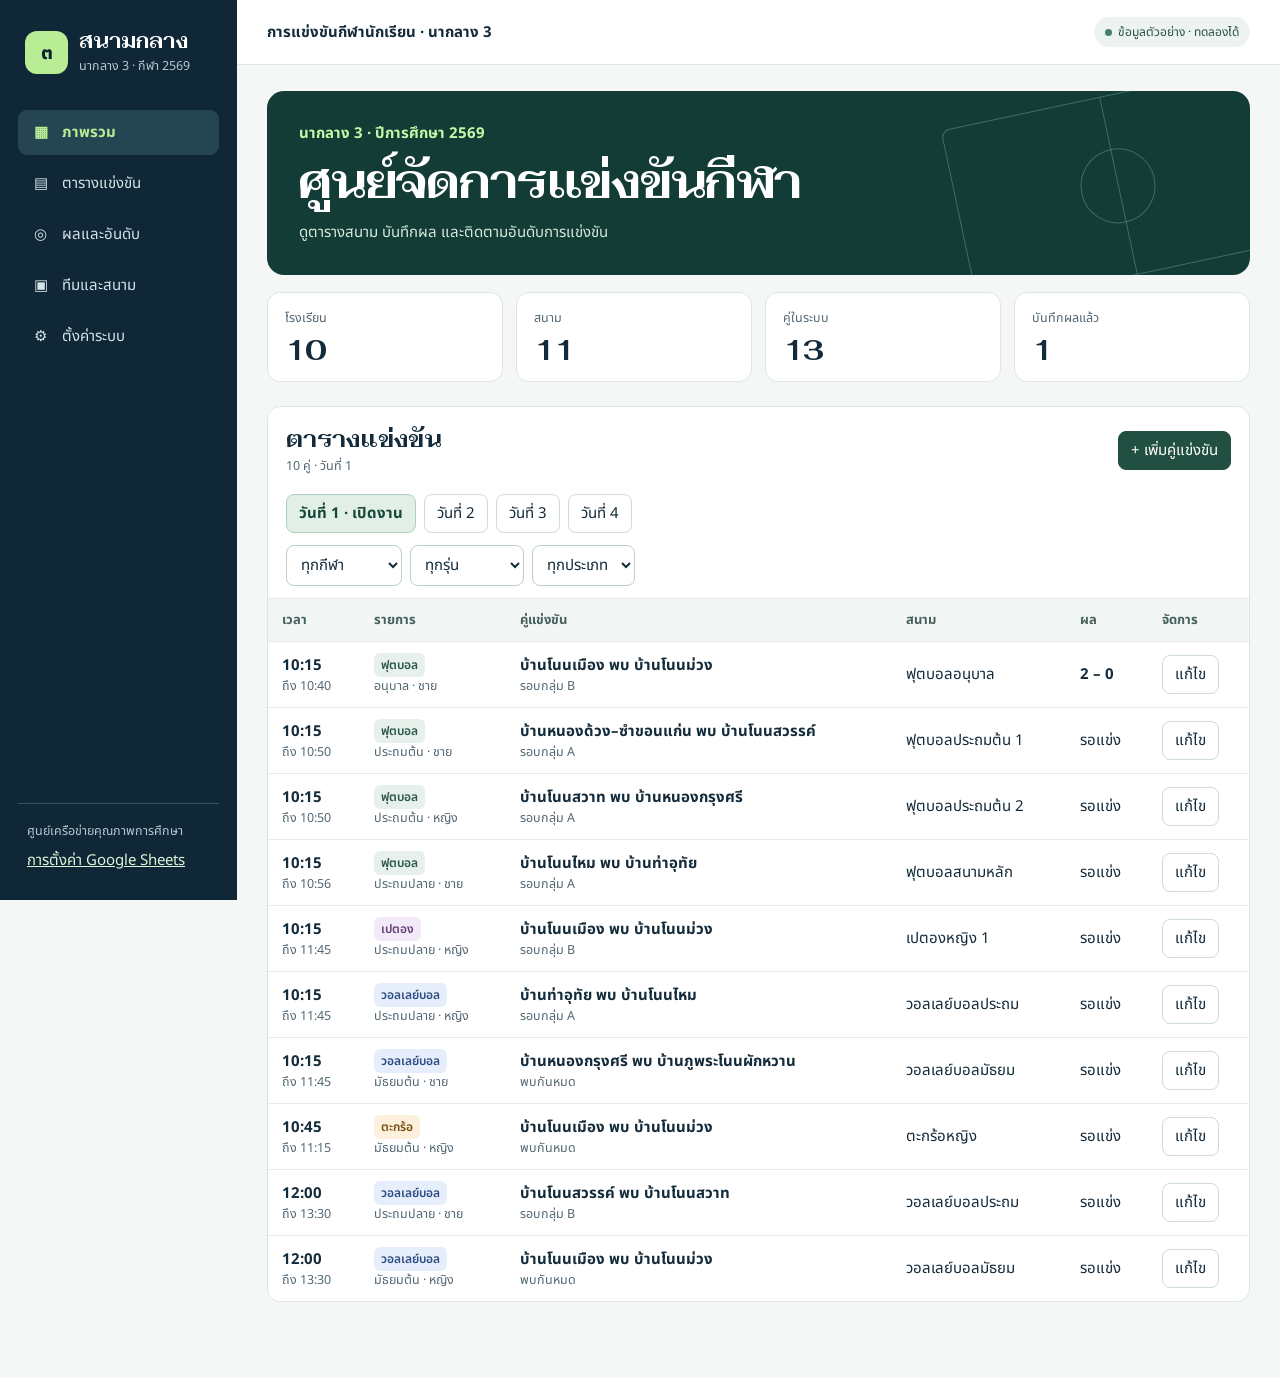
==== apps-script/sports-center/Index.html @ 32d81897 "Import Naklang 3 sports center and Google Sheets setup" ====
<!doctype html>
<html lang="th">
<head>
<meta charset="utf-8"><meta name="viewport" content="width=device-width,initial-scale=1"><base target="_top">
<title>สนามกลาง · กีฬานักเรียน นากลาง 3</title>
<style>
@import url('https://fonts.googleapis.com/css2?family=Fahkwang:wght@500;600;700&family=Noto+Sans+Thai:wght@400;500;600;700&display=swap');
:root{--navy:#102738;--deep:#0b2130;--ink:#132b3a;--muted:#536773;--green:#b8ed95;--line:#dde6e7;--paper:#f4f7f6;--accent:#225748}*{box-sizing:border-box}body{margin:0;background:var(--paper);color:var(--ink);font:15px 'Noto Sans Thai',sans-serif}button,input,select{font:inherit}button{cursor:pointer}button:focus-visible,a:focus-visible,select:focus-visible,input:focus-visible{outline:3px solid #388396;outline-offset:2px}.layout{display:grid;grid-template-columns:237px minmax(0,1fr);min-height:100vh}.side{position:sticky;top:0;height:100vh;background:var(--navy);color:white;padding:28px 18px;display:flex;flex-direction:column}.brand{display:flex;gap:11px;align-items:center;margin:0 7px 33px}.mark{display:grid;place-items:center;background:var(--green);color:var(--deep);width:43px;height:43px;border-radius:12px;font-weight:700;font-size:21px}.brand strong{display:block;font:700 20px Fahkwang,sans-serif}.brand small,.side small{color:#b7c8cf}.nav{display:grid;gap:6px}.nav button{background:none;border:0;border-radius:9px;color:#d6e3e7;padding:11px 13px;text-align:left;display:flex;align-items:center;gap:12px}.nav button[aria-current=true]{background:#264552;color:var(--green);font-weight:700}.nav i{font-style:normal;width:19px;text-align:center}.sidefoot{margin-top:auto;padding:15px 9px 0;border-top:1px solid #3a515e}.sidefoot a{color:#daf6d6;display:block;margin-top:7px}main{min-width:0}.top{display:flex;align-items:center;justify-content:space-between;gap:12px;padding:17px 30px;background:#fff;border-bottom:1px solid var(--line)}.top strong{font-weight:700}.pill{display:inline-flex;align-items:center;gap:6px;font-size:12px;background:#edf3f0;color:#285143;border-radius:99px;padding:6px 11px}.pill::before{content:'';width:7px;height:7px;border-radius:50%;background:#438269}.wrap{padding:26px 30px 44px;max-width:1450px;margin:auto}.hero{padding:31px 32px;border-radius:17px;background:#123c35;color:#fff;position:relative;overflow:hidden;display:flex;justify-content:space-between;isolation:isolate}.hero h1{font:700 clamp(27px,4.5vw,47px)/1.22 Fahkwang,sans-serif;margin:8px 0 11px;letter-spacing:-.025em}.hero p{margin:0;color:#d5e9dd}.hero .eyebrow{color:#c6f9a7;font-weight:700}.pitch{position:absolute;right:-29px;top:4px;width:323px;height:182px;border:1px solid #87b99f65;border-radius:9px;transform:rotate(-12deg);z-index:-1}.pitch:before{content:'';height:100%;left:50%;position:absolute;border-left:1px solid #87b99f65}.pitch:after{content:'';position:absolute;width:73px;height:73px;top:50%;left:50%;translate:-50% -50%;border:1px solid #87b99f65;border-radius:50%}.metrics{display:grid;grid-template-columns:repeat(4,1fr);gap:13px;margin:17px 0 24px}.metric,.panel{background:#fff;border:1px solid var(--line);border-radius:13px}.metric{padding:13px 17px}.metric small{color:var(--muted)}.metric strong{display:block;font:700 28px Fahkwang,sans-serif;margin-top:3px}.panel{overflow:hidden}.panelHead{display:flex;align-items:center;justify-content:space-between;gap:12px;padding:17px 18px}.panelHead h2{font:700 23px Fahkwang,sans-serif;margin:0}.panelHead small{color:var(--muted)}.btn{border:1px solid #cddbdc;background:#fff;border-radius:8px;padding:7px 12px;color:var(--ink);white-space:nowrap}.primary{background:#214f42;border-color:#214f42;color:white}.days,.filters{display:flex;gap:8px;padding:0 18px 12px;flex-wrap:wrap}.days button[aria-pressed=true]{background:#e1efe6;border-color:#afd0bf;color:#174839;font-weight:700}.filters select{flex:0 1 auto}.control{border:1px solid #bbcdd0;border-radius:8px;padding:7px 10px;background:white;color:var(--ink);min-width:0}.scroll{overflow:auto}table{border-collapse:collapse;width:100%;text-align:left;min-width:620px}th,td{border-top:1px solid #e5edeb;padding:11px 14px;white-space:nowrap}th{background:#f2f6f4;font-size:13px;color:#45615d}td small{color:var(--muted);display:block}.badge{border-radius:6px;padding:3px 7px;font-size:12px;font-weight:600;display:inline-block;background:#e7f0eb;color:#285649}.badge.volleyball{background:#e7eefb;color:#2c4d84}.badge.takraw{background:#fdf0dc;color:#784b10}.badge.petanque{background:#f3eaf9;color:#653e77}.empty,.content{padding:18px}.content h3{margin:14px 0 4px}.content p{margin:5px 0 13px}.content a{color:#225748}.status{min-height:22px;margin:10px 0 0;color:#38594d}.alert{color:#a12b21}dialog{border:1px solid var(--line);border-radius:14px;max-width:min(520px,94vw);width:100%;color:var(--ink);padding:18px}dialog::backdrop{background:#0b213099}.form{display:grid;grid-template-columns:1fr 1fr;gap:9px}.form label{display:grid;gap:3px}.form label.full,.form p,.form footer{grid-column:1/-1}.form footer{display:flex;gap:8px;justify-content:flex-end}.form h2{grid-column:1/-1;margin:0 0 7px}.mobile{display:none}@media(max-width:850px){.layout{grid-template-columns:1fr}.side{position:static;height:auto;padding:11px 12px}.brand,.sidefoot{display:none}.nav{display:flex;overflow:auto}.nav button{white-space:nowrap;gap:5px;padding:7px 9px}.top,.wrap{padding-left:13px;padding-right:13px}.metrics{gap:6px}.metric{padding:9px}.metric strong{font-size:23px}.hero{padding:20px}.pitch{opacity:.65}.mobile{display:inline}}@media(max-width:440px){.metric small{font-size:11px}.panelHead h2{font-size:19px}.filters .control{max-width:100%}.form{grid-template-columns:1fr}}
</style></head>
<body>
<div class="layout"><aside class="side"><div class="brand"><span class="mark">๓</span><div><strong>สนามกลาง</strong><small>นากลาง 3 · กีฬา 2569</small></div></div><nav class="nav" aria-label="เมนูหลัก" id="nav"></nav><div class="sidefoot"><small>ศูนย์เครือข่ายคุณภาพการศึกษา</small><a href="#setup">การตั้งค่า Google Sheets</a></div></aside>
<main><header class="top"><strong>การแข่งขันกีฬานักเรียน · นากลาง 3</strong><span class="pill" id="mode">กำลังโหลด</span></header><div class="wrap"><div id="page"></div><div class="status" id="status" role="status"></div></div></main></div>
<dialog id="editor"><form class="form" id="form"></form></dialog>
<script>
'use strict';
const SPORTS={football:'ฟุตบอล',volleyball:'วอลเลย์บอล',takraw:'ตะกร้อ',petanque:'เปตอง'};
const LEVELS={kg:'อนุบาล',lower:'ประถมต้น',upper:'ประถมปลาย',middle:'มัธยมต้น'};
const TYPES={boys:'ชาย',girls:'หญิง'};
const STAGES={group:'รอบกลุ่ม',league:'พบกันหมด',semi:'รอบรองฯ',third:'ชิงที่ 3',final:'ชิงชนะเลิศ'};
const DAYS=[1,2,3,4];
const FIELDS=[
 ['F1','ฟุตบอลอนุบาล','football','kg'],['F2','ฟุตบอลประถมต้น 1','football','lower'],['F3','ฟุตบอลประถมต้น 2','football','lower'],['F4','ฟุตบอลสนามหลัก','football','upper,middle'],
 ['V1','วอลเลย์บอลประถม','volleyball','upper'],['V2','วอลเลย์บอลมัธยม','volleyball','middle'],
 ['T1','ตะกร้อชาย','takraw','upper,middle','boys'],['T2','ตะกร้อหญิง','takraw','upper,middle','girls'],
 ['P1','เปตองชาย','petanque','upper,middle','boys'],['P2','เปตองหญิง 1','petanque','upper,middle','girls'],['P3','เปตองหญิง 2','petanque','upper,middle','girls'],
].map(([id,name,sport,levels,type=''])=>({id,name,sport,levels,type}));
const SCHOOLS=['บ้านท่าอุทัย','บ้านหนองด้วง','ซำขอนแก่น','บ้านโนนสวรรค์','บ้านโนนไหม','บ้านโนนสวาท','บ้านหนองกรุงศรี','บ้านภูพระโนนผักหวาน','บ้านโนนม่วง','บ้านโนนเมือง'];
const DURATION={football:{kg:25,lower:35,upper:41,middle:45},volleyball:90,takraw:30,petanque:90};
const duration=(s,l)=>typeof DURATION[s]==='number'?DURATION[s]:DURATION[s]?.[l];
const minutes=s=>Number(s.split(':')[0])*60+Number(s.split(':')[1]);
const clock=n=>[Math.floor(n/60),n%60].map(x=>String(x).padStart(2,'0')).join(':');
const esc=s=>String(s??'').replace(/[&<>"']/g,c=>({'&':'&amp;','<':'&lt;','>':'&gt;','"':'&quot;',"'":'&#39;'}[c]));
const el=id=>document.getElementById(id);
const gas=typeof google!=='undefined'&&!!google.script?.run;
const pages=[['dashboard','▦','ภาพรวม'],['schedule','▤','ตารางแข่งขัน'],['results','◎','ผลและอันดับ'],['teams','▣','ทีมและสนาม'],['setup','⚙','ตั้งค่าระบบ']];
const sample=[
 [1,'10:15','volleyball','upper','girls','V1','บ้านท่าอุทัย','บ้านโนนไหม','group','A'],
 [1,'10:15','volleyball','middle','boys','V2','บ้านหนองกรุงศรี','บ้านภูพระโนนผักหวาน','league',''],
 [1,'10:15','football','kg','boys','F1','บ้านโนนเมือง','บ้านโนนม่วง','group','B'],
 [1,'10:15','football','lower','boys','F2','บ้านหนองด้วง–ซำขอนแก่น','บ้านโนนสวรรค์','group','A'],
 [1,'10:15','football','lower','girls','F3','บ้านโนนสวาท','บ้านหนองกรุงศรี','group','A'],
 [1,'10:15','football','upper','boys','F4','บ้านโนนไหม','บ้านท่าอุทัย','group','A'],
 [1,'10:15','petanque','upper','girls','P2','บ้านโนนเมือง','บ้านโนนม่วง','group','B'],
 [1,'10:45','takraw','middle','girls','T2','บ้านโนนเมือง','บ้านโนนม่วง','league',''],
 [1,'12:00','volleyball','upper','boys','V1','บ้านโนนสวรรค์','บ้านโนนสวาท','group','B'],
 [1,'12:00','volleyball','middle','girls','V2','บ้านโนนเมือง','บ้านโนนม่วง','league',''],
 [2,'08:00','football','lower','boys','F2','บ้านโนนสวรรค์','บ้านโนนเมือง','group','A'],
 [3,'08:00','volleyball','upper','girls','V1','บ้านโนนไหม','บ้านโนนม่วง','group','A'],
 [4,'08:00','football','middle','boys','F4','บ้านโนนม่วง','บ้านโนนเมือง','league',''],
].map(([day,start,sport,level,type,field,home,away,stage,group],i)=>({id:'M'+String(i+1).padStart(3,'0'),day,start,sport,level,type,field,home,away,stage,group,homeScore:i===2?2:'',awayScore:i===2?0:'',published:true}));
let data={matches:sample,fields:FIELDS,schools:SCHOOLS,settings:{minDay1:'10:15',minOther:'08:00',end:'17:30'},canEdit:!gas};
let key='',day=1,sport='',level='',type='',resultFilter='football',view='dashboard',busy=false;
if(!gas){try{const s=JSON.parse(localStorage.getItem('naklang3-demo-v1'));if(Array.isArray(s))data.matches=s;}catch{}}
const rpc=(name,...args)=>new Promise((yes,no)=>google.script.run.withSuccessHandler(yes).withFailureHandler(e=>no(new Error(e.message)))[name](...args));
const fieldName=id=>data.fields.find(x=>x.id===id)?.name||id;
const played=m=>m.homeScore!==''&&m.awayScore!=='';
const ordered=rows=>[...rows].sort((a,b)=>a.day-b.day||a.start.localeCompare(b.start)||a.field.localeCompare(b.field));
function say(message,error=false){el('status').textContent=message;el('status').classList.toggle('alert',error);}
function option(obj,selected,first){return (first?'<option value="">'+first+'</option>':'')+Object.entries(obj).map(([k,v])=>'<option value="'+esc(k)+'"'+(String(k)===String(selected)?' selected':'')+'>'+esc(v)+'</option>').join('');}
const select=(id,obj,value,first)=>'<select class="control" id="'+id+'" aria-label="'+({sport:'ชนิดกีฬา',level:'รุ่น',type:'ประเภท',resultSport:'ชนิดกีฬาสำหรับจัดอันดับ'}[id]||id)+'">'+option(obj,value,first)+'</select>';
const badges=m=>'<span class="badge '+m.sport+'">'+SPORTS[m.sport]+'</span>';
const row=m=>'<tr><td><strong>'+esc(m.start)+'</strong><small>ถึง '+clock(minutes(m.start)+duration(m.sport,m.level))+'</small></td><td>'+badges(m)+'<small>'+LEVELS[m.level]+' · '+TYPES[m.type]+'</small></td><td><strong>'+esc(m.home)+' พบ '+esc(m.away)+'</strong><small>'+STAGES[m.stage]+(m.group?' '+esc(m.group):'')+'</small></td><td>'+esc(fieldName(m.field))+'</td><td>'+(played(m)?'<strong>'+m.homeScore+' – '+m.awayScore+'</strong>':m.published?'รอแข่ง':'ร่าง')+'</td>'+(data.canEdit?'<td><button class="btn" data-edit="'+esc(m.id)+'">แก้ไข</button></td>':'')+'</tr>';
const matchTable=rows=>rows.length?'<div class="scroll"><table><thead><tr><th>เวลา</th><th>รายการ</th><th>คู่แข่งขัน</th><th>สนาม</th><th>ผล</th>'+(data.canEdit?'<th>จัดการ</th>':'')+'</tr></thead><tbody>'+rows.map(row).join('')+'</tbody></table></div>':'<div class="empty">ยังไม่มีคู่แข่งขันตามตัวกรองนี้</div>';
function schedule(){
 const rows=ordered(data.matches.filter(m=>Number(m.day)===day&&(!sport||m.sport===sport)&&(!level||m.level===level)&&(!type||m.type===type)));
 return '<section class="panel"><div class="panelHead"><div><h2>ตารางแข่งขัน</h2><small>'+rows.length+' คู่ · วันที่ '+day+'</small></div>'+(data.canEdit?'<button class="btn primary" id="add">+ เพิ่มคู่แข่งขัน</button>':'')+'</div><div class="days">'+DAYS.map(d=>'<button class="btn" data-day="'+d+'" aria-pressed="'+(d===day)+'">วันที่ '+d+(d===1?' · เปิดงาน':'')+'</button>').join('')+'</div><div class="filters">'+select('sport',SPORTS,sport,'ทุกกีฬา')+select('level',LEVELS,level,'ทุกรุ่น')+select('type',TYPES,type,'ทุกประเภท')+'</div>'+matchTable(rows)+'</section>';
}
function standings(){
 const matches=ordered(data.matches.filter(m=>m.sport===resultFilter&&played(m)));
 const groups={};
 for(const m of data.matches.filter(m=>m.sport===resultFilter&&['group','league'].includes(m.stage))){
   const k=[m.level,m.type,m.group].join('|');
   groups[k]??={m,teams:Object.create(null)};
   for(const [team,other,own,opp] of [[m.home,m.away,m.homeScore,m.awayScore],[m.away,m.home,m.awayScore,m.homeScore]]){
     const t=groups[k].teams[team]??={name:team,p:0,w:0,d:0,l:0,gf:0,ga:0};
     if(played(m)){t.p++;t.gf+=Number(own);t.ga+=Number(opp);t[own>opp?'w':Number(own)===Number(opp)?'d':'l']++;}
   }
 }
 return '<section class="panel"><div class="panelHead"><h2>ผลและอันดับ</h2>'+select('resultSport',SPORTS,resultFilter)+'</div><div class="content"><small>อันดับเบื้องต้นใช้ฟุตบอล ชนะ 3 เสมอ 1 และกีฬาอื่นเรียงตามจำนวนชนะ · คะแนนเท่ากันแสดงอันดับร่วม</small>'+Object.values(groups).map(({m,teams})=>{
   const points=t=>resultFilter==='football'?t.w*3+t.d:t.w;
   const sorted=Object.values(teams).sort((x,y)=>points(y)-points(x)||x.name.localeCompare(y.name,'th'));
   return '<h3>'+LEVELS[m.level]+' '+TYPES[m.type]+(m.group?' · กลุ่ม '+esc(m.group):' · พบกันหมด')+'</h3><div class="scroll"><table><thead><tr><th>อันดับ</th><th>ทีม</th><th>แข่ง</th><th>ชนะ</th><th>เสมอ</th><th>แพ้</th><th>คะแนนเบื้องต้น</th></tr></thead><tbody>'+sorted.map(t=>'<tr><td>'+(sorted.findIndex(s=>points(s)===points(t))+1)+'</td><td>'+esc(t.name)+'</td><td>'+t.p+'</td><td>'+t.w+'</td><td>'+t.d+'</td><td>'+t.l+'</td><td>'+points(t)+'</td></tr>').join('')+'</tbody></table></div>';
 }).join('')+'</div><div class="panelHead"><h2>ผลการแข่งขัน</h2></div>'+matchTable(matches)+'</section>';
}
function render(){
 el('mode').textContent=gas?(data.canEdit?'Google Sheets · ผู้จัด':'Google Sheets · ผู้ชม'):'ข้อมูลตัวอย่าง · ทดลองได้';
 el('nav').innerHTML=pages.map(([k,icon,name])=>'<button data-view="'+k+'" aria-current="'+(view===k)+'"><i aria-hidden="true">'+icon+'</i>'+name+'</button>').join('');
 const hero='<section class="hero"><div class="pitch" aria-hidden="true"></div><div><span class="eyebrow">นากลาง 3 · ปีการศึกษา 2569</span><h1>ศูนย์จัดการแข่งขันกีฬา</h1><p>ดูตารางสนาม บันทึกผล และติดตามอันดับการแข่งขัน</p></div></section>';
 const metrics='<div class="metrics">'+[['โรงเรียน',data.schools.length],['สนาม',data.fields.length],['คู่ในระบบ',data.matches.length],['บันทึกผลแล้ว',data.matches.filter(played).length]].map(([l,n])=>'<div class="metric"><small>'+l+'</small><strong>'+n+'</strong></div>').join('')+'</div>';
 el('page').innerHTML= view==='dashboard'?hero+metrics+schedule():view==='schedule'?schedule():view==='results'?standings():view==='teams'?'<section class="panel"><div class="panelHead"><h2>ทีมและสนาม</h2></div><div class="content"><h3>โรงเรียน</h3><p>'+data.schools.map(esc).join(' · ')+'</p><p>บ้านหนองด้วงและซำขอนแก่นรวมทีมเฉพาะฟุตบอลและวอลเลย์บอล</p><h3>สนามแข่งขัน</h3></div><div class="scroll"><table><thead><tr><th>รหัส</th><th>สนาม</th><th>กีฬา</th><th>รุ่น</th></tr></thead><tbody>'+data.fields.map(f=>'<tr><td>'+esc(f.id)+'</td><td>'+esc(f.name)+'</td><td>'+SPORTS[f.sport]+'</td><td>'+f.levels.split(',').map(l=>LEVELS[l]).join(' / ')+'</td></tr>').join('')+'</tbody></table></div></section>':'<section class="panel"><div class="panelHead"><h2>ตั้งค่าระบบ</h2></div><div class="content">'+(gas?'<form id="unlock"><label>รหัสผู้จัด <input class="control" type="password" name="key" required autocomplete="current-password"></label> <button class="btn primary">เข้าสู่หน้าผู้จัด</button>'+(data.canEdit?' <button type="button" id="logout" class="btn">ออกจากหน้าผู้จัด</button>':'')+'</form>':'<h3>เชื่อม Google Sheets</h3><p>ดาวน์โหลดชุดติดตั้งแล้วทำตามขั้นตอนในไฟล์ README เพื่อสร้างชีตและเปิดเว็บผ่าน Google Apps Script</p><a href="setup/naklang3-google-sheets.zip" download>ดาวน์โหลดชุดติดตั้ง Google Sheets</a><p>ข้อมูลทดลองจะบันทึกไว้ในเบราว์เซอร์เครื่องนี้</p>')+'<h3>เงื่อนไขจัดตาราง</h3><p>วันที่ 1 เริ่ม '+esc(data.settings.minDay1)+' หลังขบวน · วันที่ 2–4 เริ่ม '+esc(data.settings.minOther)+' · เวลาสิ้นสุดที่ใช้คำนวณ '+esc(data.settings.end)+'</p><p>ฟุตบอลรวมพักครึ่ง 25 / 35 / 41 / 45 นาทีตามรุ่น วอลเลย์บอล 90 นาที ตะกร้อ 30 นาที เปตอง 90 นาที</p><p>ฟุตบอลกับวอลเลย์บอลของรุ่นและประเภทเดียวกันต้องเว้น 15 นาที คู่ตะกร้อและเปตองที่ลงพร้อมกันต้องใช้คนละชุดนักกีฬา</p></div></section>';
}
function edit(m){
 const isNew=!m;
 m=m||{id:'',day,start:day===1?data.settings.minDay1:data.settings.minOther,sport:sport||'football',level:level||'upper',type:type||'boys',field:'',home:'',away:'',stage:level==='middle'?'league':'group',group:'A',homeScore:'',awayScore:'',published:false};
 const input=(n,label,t='text',extra='')=>'<label>'+label+'<input class="control" name="'+n+'" type="'+t+'" value="'+esc(m[n])+'" '+extra+'></label>';
 const choice=(n,label,v)=>'<label>'+label+'<select class="control" name="'+n+'" required>'+option(v,m[n],n==='field'?'เลือกสนาม':'')+'</select></label>';
 el('form').innerHTML='<h2>'+(isNew?'เพิ่มคู่แข่งขัน':'แก้ไขคู่และบันทึกผล')+'</h2><input name="id" type="hidden" value="'+esc(m.id)+'">'+choice('day','วัน',{'1':'วันที่ 1','2':'วันที่ 2','3':'วันที่ 3','4':'วันที่ 4'})+input('start','เวลาเริ่ม','time','required')+choice('sport','กีฬา',SPORTS)+choice('level','รุ่น',LEVELS)+choice('type','ประเภท',TYPES)+choice('field','สนาม',Object.fromEntries(data.fields.map(f=>[f.id,f.name])))+choice('stage','รอบ',STAGES)+input('group','กลุ่ม A–C','text','maxlength="1"')+input('home','ทีม A','text','required maxlength="100"')+input('away','ทีม B','text','required maxlength="100"')+input('homeScore','คะแนนทีม A','number','min="0" max="999"')+input('awayScore','คะแนนทีม B','number','min="0" max="999"')+'<label class="full"><span><input name="published" type="checkbox" '+(m.published?'checked':'')+'> แสดงในหน้าผู้ชม</span></label><p id="editStatus" class="alert" role="status"></p><footer><button type="button" id="cancel" class="btn">ยกเลิก</button><button class="btn primary" id="saveMatch">บันทึก</button></footer>';
 el('editor').showModal();
}
function check(m,all,fields,settings){
 const len=duration(m.sport,m.level),f=fields.find(x=>x.id===m.field);
 if(!DAYS.includes(m.day)||!Number.isInteger(len)||!TYPES[m.type]||!STAGES[m.stage]||!/^([01]\d|2[0-3]):[0-5]\d$/.test(m.start))return 'วัน เวลา หรือรายการแข่งขันไม่ถูกต้อง';
 const a=minutes(m.start), b=a+len;
 if(a<minutes(m.day===1?settings.minDay1:settings.minOther)||b>minutes(settings.end))return 'เวลาคู่นี้อยู่นอกช่วงแข่งขัน';
 const conversion=(f?.id==='F2'||f?.id==='F3')&&Number(settings.convertDay)>0;
 const at=conversion?Number(settings.convertDay)*1440+minutes(settings.convertTime):Infinity;
 const t=m.day*1440+a;
 const allowed=conversion&&t>=at?['upper','middle']:f?.levels.split(',');
 if(!f||f.sport!==m.sport||!allowed.includes(m.level)||(f.type&&f.type!==m.type)||(conversion&&t<at&&m.day*1440+b>at))return 'สนามไม่รองรับรายการนี้ในช่วงเวลาที่เลือก';
 if(!m.home||!m.away||m.home===m.away||m.home.length>100||m.away.length>100||/^[=+\-@]/.test(m.home)||/^[=+\-@]/.test(m.away))return 'กรอกชื่อคู่แข่งขันสองทีมที่ต่างกัน';
 if((m.level==='middle'&&m.stage!=='league')||(m.level!=='middle'&&m.stage==='league')||(m.stage==='group'&&!/^[ABC]$/.test(m.group)))return 'ตรวจรอบการแข่งขันและรหัสกลุ่ม';
 if((m.homeScore==='')!==(m.awayScore==='')||[m.homeScore,m.awayScore].some(x=>x!==''&&!(Number.isInteger(x)&&x>=0&&x<=999)))return 'กรอกคะแนนทั้งสองทีมเป็นจำนวนเต็ม 0–999';
 for(const n of all.filter(n=>n.id!==m.id)){
   const same=n.level===m.level&&n.type===m.type, sameSport=n.sport===m.sport;
   if(same&&sameSport&&m.stage===n.stage&&['group','league'].includes(m.stage)&&[n.home,n.away].includes(m.home)&&[n.home,n.away].includes(m.away))return 'มีคู่แข่งขันนี้ในรอบเดียวกันแล้ว';
   if(Number(n.day)!==m.day)continue;
   const c=minutes(n.start),d=c+duration(n.sport,n.level);
   const anchored=same&&['football','volleyball'].includes(m.sport)&&['football','volleyball'].includes(n.sport);
   const repeat=same&&sameSport&&[n.home,n.away].some(team=>team===m.home||team===m.away);
   if(n.field===m.field&&a<d&&c<b)return 'สนามมีคิวชนกับ '+n.home+' พบ '+n.away;
   if((anchored&&a<d+15&&c<b+15)||(repeat&&a<d&&c<b))return 'คิวชนหรือเวลาพักไม่ครบกับ '+n.home+' พบ '+n.away;
 }
 return '';
}
async function loadData(){if(gas){data=await rpc('getSportsData',key);if(key&&!data.canEdit){key='';say('รหัสผู้จัดไม่ถูกต้อง',true);}}render();}
function setView(k){view=pages.some(v=>v[0]===k)?k:'dashboard';render();}
document.addEventListener('click',e=>{
 const b=e.target.closest('button');if(!b)return;
 if(b.dataset.view){location.hash=b.dataset.view;setView(b.dataset.view);}
 if(b.dataset.day){day=+b.dataset.day;render();}
 if(b.dataset.edit){const match=data.matches.find(x=>x.id===b.dataset.edit);if(match)edit(match);}
 if(b.id==='add')edit();
 if(b.id==='cancel')el('editor').close();
 if(b.id==='logout'){key='';loadData().catch(e=>say(e.message,true));}
});
document.addEventListener('change',e=>{const {id,value}=e.target;
 if(id==='sport')sport=value;else if(id==='level')level=value;else if(id==='type')type=value;else if(id==='resultSport')resultFilter=value;else return;
 render();el(id)?.focus();
});
document.addEventListener('submit',async e=>{
 const formId=e.target.getAttribute('id');
 if(!['form','unlock'].includes(formId))return;
 e.preventDefault();
 if(busy)return;
 const input=new FormData(e.target);
 if(formId==='unlock'){key=String(input.get('key'));try{await loadData();if(data.canEdit)say('เปิดหน้าผู้จัดแล้ว');}catch(e){say(e.message,true);}return;}
 const m=Object.fromEntries(input);
 m.day=Number(m.day);m.published=input.has('published');m.group=m.stage==='group'?m.group.trim().toUpperCase():'';
 m.home=m.home.trim();m.away=m.away.trim();
 for(const k of ['homeScore','awayScore'])m[k]=m[k]===''?'':Number(m[k]);
 const msg=check(m,data.matches,data.fields,data.settings);
 if(msg){el('editStatus').textContent=msg;return;}
 busy=true;el('saveMatch').disabled=true;
 try{
  if(gas){await rpc('saveSportsMatch',key,m);await loadData();}
  else{m.id||='D'+Date.now();data.matches=data.matches.filter(x=>x.id!==m.id).concat(m);localStorage.setItem('naklang3-demo-v1',JSON.stringify(data.matches));render();}
  el('editor').close();say(gas?'บันทึกใน Google Sheets แล้ว':'บันทึกข้อมูลทดลองในเครื่องนี้แล้ว');
 }catch(e){el('editStatus').textContent=e.message;}
 finally{busy=false;el('saveMatch').disabled=false;}
});
window.addEventListener('hashchange',()=>setView(location.hash.slice(1)));
if(gas){data={...data,matches:[],canEdit:false};}
setView(location.hash.slice(1));
if(gas)loadData().catch(e=>say(e.message,true));
</script></body></html>
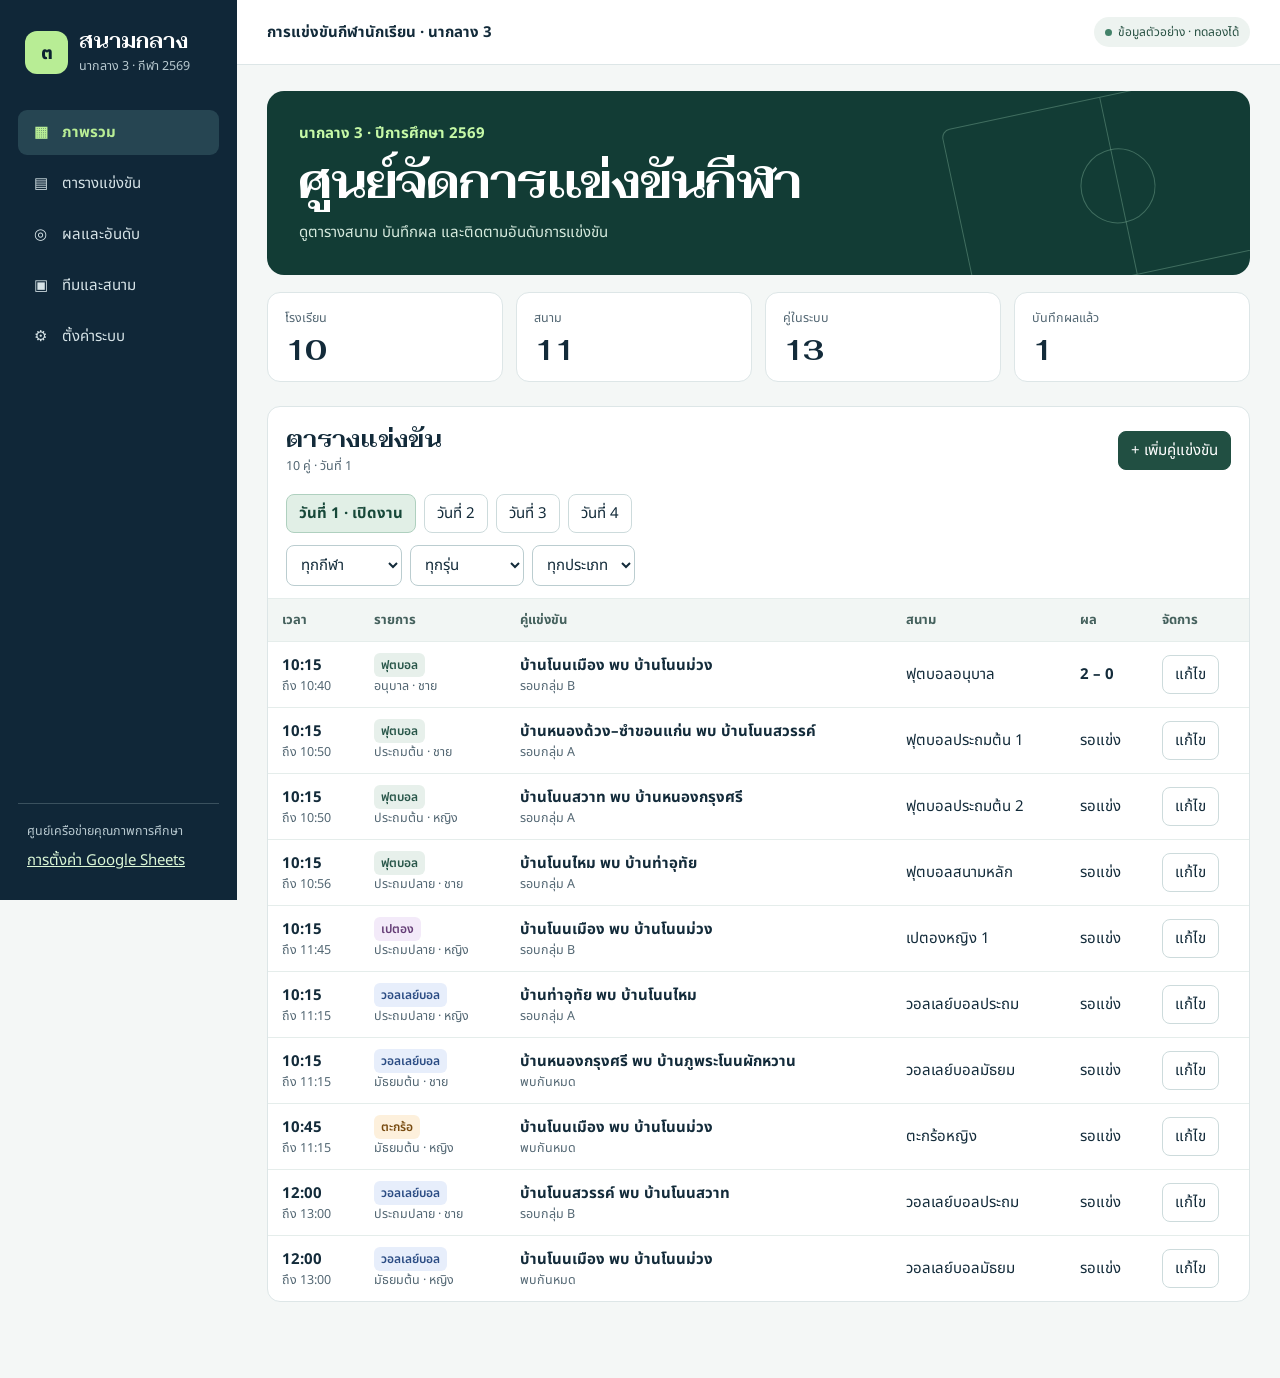
==== commit f788b1ef: "Add school and division results and use 60-minute volleyball slots" ====
--- a/apps-script/sports-center/Index.html
+++ b/apps-script/sports-center/Index.html
@@ -25,8 +25,10 @@
  ['P1','เปตองชาย','petanque','upper,middle','boys'],['P2','เปตองหญิง 1','petanque','upper,middle','girls'],['P3','เปตองหญิง 2','petanque','upper,middle','girls'],
 ].map(([id,name,sport,levels,type=''])=>({id,name,sport,levels,type}));
 const SCHOOLS=['บ้านท่าอุทัย','บ้านหนองด้วง','ซำขอนแก่น','บ้านโนนสวรรค์','บ้านโนนไหม','บ้านโนนสวาท','บ้านหนองกรุงศรี','บ้านภูพระโนนผักหวาน','บ้านโนนม่วง','บ้านโนนเมือง'];
-const DURATION={football:{kg:25,lower:35,upper:41,middle:45},volleyball:90,takraw:30,petanque:90};
-const duration=(s,l)=>typeof DURATION[s]==='number'?DURATION[s]:DURATION[s]?.[l];
+const DURATION={football:{kg:25,lower:35,upper:41,middle:45},volleyball:60,takraw:30,petanque:90};
+function duration({sport,level}){
+ return typeof DURATION[sport]==='number'?DURATION[sport]:DURATION[sport]?.[level];
+}
 const minutes=s=>Number(s.split(':')[0])*60+Number(s.split(':')[1]);
 const clock=n=>[Math.floor(n/60),n%60].map(x=>String(x).padStart(2,'0')).join(':');
 const esc=s=>String(s??'').replace(/[&<>"']/g,c=>({'&':'&amp;','<':'&lt;','>':'&gt;','"':'&quot;',"'":'&#39;'}[c]));
@@ -59,7 +61,7 @@
 function option(obj,selected,first){return (first?'<option value="">'+first+'</option>':'')+Object.entries(obj).map(([k,v])=>'<option value="'+esc(k)+'"'+(String(k)===String(selected)?' selected':'')+'>'+esc(v)+'</option>').join('');}
 const select=(id,obj,value,first)=>'<select class="control" id="'+id+'" aria-label="'+({sport:'ชนิดกีฬา',level:'รุ่น',type:'ประเภท',resultSport:'ชนิดกีฬาสำหรับจัดอันดับ'}[id]||id)+'">'+option(obj,value,first)+'</select>';
 const badges=m=>'<span class="badge '+m.sport+'">'+SPORTS[m.sport]+'</span>';
-const row=m=>'<tr><td><strong>'+esc(m.start)+'</strong><small>ถึง '+clock(minutes(m.start)+duration(m.sport,m.level))+'</small></td><td>'+badges(m)+'<small>'+LEVELS[m.level]+' · '+TYPES[m.type]+'</small></td><td><strong>'+esc(m.home)+' พบ '+esc(m.away)+'</strong><small>'+STAGES[m.stage]+(m.group?' '+esc(m.group):'')+'</small></td><td>'+esc(fieldName(m.field))+'</td><td>'+(played(m)?'<strong>'+m.homeScore+' – '+m.awayScore+'</strong>':m.published?'รอแข่ง':'ร่าง')+'</td>'+(data.canEdit?'<td><button class="btn" data-edit="'+esc(m.id)+'">แก้ไข</button></td>':'')+'</tr>';
+const row=m=>'<tr><td><strong>'+esc(m.start)+'</strong><small>ถึง '+clock(minutes(m.start)+duration(m,data.settings))+'</small></td><td>'+badges(m)+'<small>'+LEVELS[m.level]+' · '+TYPES[m.type]+'</small></td><td><strong>'+esc(m.home)+' พบ '+esc(m.away)+'</strong><small>'+STAGES[m.stage]+(m.group?' '+esc(m.group):'')+'</small></td><td>'+esc(fieldName(m.field))+'</td><td>'+(played(m)?'<strong>'+m.homeScore+' – '+m.awayScore+'</strong>':m.published?'รอแข่ง':'ร่าง')+'</td>'+(data.canEdit?'<td><button class="btn" data-edit="'+esc(m.id)+'">แก้ไข</button></td>':'')+'</tr>';
 const matchTable=rows=>rows.length?'<div class="scroll"><table><thead><tr><th>เวลา</th><th>รายการ</th><th>คู่แข่งขัน</th><th>สนาม</th><th>ผล</th>'+(data.canEdit?'<th>จัดการ</th>':'')+'</tr></thead><tbody>'+rows.map(row).join('')+'</tbody></table></div>':'<div class="empty">ยังไม่มีคู่แข่งขันตามตัวกรองนี้</div>';
 function schedule(){
  const rows=ordered(data.matches.filter(m=>Number(m.day)===day&&(!sport||m.sport===sport)&&(!level||m.level===level)&&(!type||m.type===type)));
@@ -87,7 +89,7 @@
  el('nav').innerHTML=pages.map(([k,icon,name])=>'<button data-view="'+k+'" aria-current="'+(view===k)+'"><i aria-hidden="true">'+icon+'</i>'+name+'</button>').join('');
  const hero='<section class="hero"><div class="pitch" aria-hidden="true"></div><div><span class="eyebrow">นากลาง 3 · ปีการศึกษา 2569</span><h1>ศูนย์จัดการแข่งขันกีฬา</h1><p>ดูตารางสนาม บันทึกผล และติดตามอันดับการแข่งขัน</p></div></section>';
  const metrics='<div class="metrics">'+[['โรงเรียน',data.schools.length],['สนาม',data.fields.length],['คู่ในระบบ',data.matches.length],['บันทึกผลแล้ว',data.matches.filter(played).length]].map(([l,n])=>'<div class="metric"><small>'+l+'</small><strong>'+n+'</strong></div>').join('')+'</div>';
- el('page').innerHTML= view==='dashboard'?hero+metrics+schedule():view==='schedule'?schedule():view==='results'?standings():view==='teams'?'<section class="panel"><div class="panelHead"><h2>ทีมและสนาม</h2></div><div class="content"><h3>โรงเรียน</h3><p>'+data.schools.map(esc).join(' · ')+'</p><p>บ้านหนองด้วงและซำขอนแก่นรวมทีมเฉพาะฟุตบอลและวอลเลย์บอล</p><h3>สนามแข่งขัน</h3></div><div class="scroll"><table><thead><tr><th>รหัส</th><th>สนาม</th><th>กีฬา</th><th>รุ่น</th></tr></thead><tbody>'+data.fields.map(f=>'<tr><td>'+esc(f.id)+'</td><td>'+esc(f.name)+'</td><td>'+SPORTS[f.sport]+'</td><td>'+f.levels.split(',').map(l=>LEVELS[l]).join(' / ')+'</td></tr>').join('')+'</tbody></table></div></section>':'<section class="panel"><div class="panelHead"><h2>ตั้งค่าระบบ</h2></div><div class="content">'+(gas?'<form id="unlock"><label>รหัสผู้จัด <input class="control" type="password" name="key" required autocomplete="current-password"></label> <button class="btn primary">เข้าสู่หน้าผู้จัด</button>'+(data.canEdit?' <button type="button" id="logout" class="btn">ออกจากหน้าผู้จัด</button>':'')+'</form>':'<h3>เชื่อม Google Sheets</h3><p>ดาวน์โหลดชุดติดตั้งแล้วทำตามขั้นตอนในไฟล์ README เพื่อสร้างชีตและเปิดเว็บผ่าน Google Apps Script</p><a href="setup/naklang3-google-sheets.zip" download>ดาวน์โหลดชุดติดตั้ง Google Sheets</a><p>ข้อมูลทดลองจะบันทึกไว้ในเบราว์เซอร์เครื่องนี้</p>')+'<h3>เงื่อนไขจัดตาราง</h3><p>วันที่ 1 เริ่ม '+esc(data.settings.minDay1)+' หลังขบวน · วันที่ 2–4 เริ่ม '+esc(data.settings.minOther)+' · เวลาสิ้นสุดที่ใช้คำนวณ '+esc(data.settings.end)+'</p><p>ฟุตบอลรวมพักครึ่ง 25 / 35 / 41 / 45 นาทีตามรุ่น วอลเลย์บอล 90 นาที ตะกร้อ 30 นาที เปตอง 90 นาที</p><p>ฟุตบอลกับวอลเลย์บอลของรุ่นและประเภทเดียวกันต้องเว้น 15 นาที คู่ตะกร้อและเปตองที่ลงพร้อมกันต้องใช้คนละชุดนักกีฬา</p></div></section>';
+ el('page').innerHTML= view==='dashboard'?hero+metrics+schedule():view==='schedule'?schedule():view==='results'?standings():view==='teams'?'<section class="panel"><div class="panelHead"><h2>ทีมและสนาม</h2></div><div class="content"><h3>โรงเรียน</h3><p>'+data.schools.map(esc).join(' · ')+'</p><p>บ้านหนองด้วงและซำขอนแก่นรวมทีมเฉพาะฟุตบอลและวอลเลย์บอล</p><h3>สนามแข่งขัน</h3></div><div class="scroll"><table><thead><tr><th>รหัส</th><th>สนาม</th><th>กีฬา</th><th>รุ่น</th></tr></thead><tbody>'+data.fields.map(f=>'<tr><td>'+esc(f.id)+'</td><td>'+esc(f.name)+'</td><td>'+SPORTS[f.sport]+'</td><td>'+f.levels.split(',').map(l=>LEVELS[l]).join(' / ')+'</td></tr>').join('')+'</tbody></table></div></section>':'<section class="panel"><div class="panelHead"><h2>ตั้งค่าระบบ</h2></div><div class="content">'+(gas?'<form id="unlock"><label>รหัสผู้จัด <input class="control" type="password" name="key" required autocomplete="current-password"></label> <button class="btn primary">เข้าสู่หน้าผู้จัด</button>'+(data.canEdit?' <button type="button" id="logout" class="btn">ออกจากหน้าผู้จัด</button>':'')+'</form>':'<h3>เชื่อม Google Sheets</h3><p>ดาวน์โหลดชุดติดตั้งแล้วทำตามขั้นตอนในไฟล์ README เพื่อสร้างชีตและเปิดเว็บผ่าน Google Apps Script</p><a href="setup/naklang3-google-sheets.zip" download>ดาวน์โหลดชุดติดตั้ง Google Sheets</a><p>ข้อมูลทดลองจะบันทึกไว้ในเบราว์เซอร์เครื่องนี้</p>')+'<h3>เงื่อนไขจัดตาราง</h3><p>วันที่ 1 เริ่ม '+esc(data.settings.minDay1)+' หลังขบวน · วันที่ 2–4 เริ่ม '+esc(data.settings.minOther)+' · เวลาสิ้นสุดที่ใช้คำนวณ '+esc(data.settings.end)+'</p><p>ฟุตบอลรวมพักครึ่ง 25 / 35 / 41 / 45 นาทีตามรุ่น วอลเลย์บอล 60 นาที ตะกร้อ 30 นาที เปตอง 90 นาที</p><p>ฟุตบอลกับวอลเลย์บอลของรุ่นและประเภทเดียวกันต้องเว้น 15 นาที คู่ตะกร้อและเปตองที่ลงพร้อมกันต้องใช้คนละชุดนักกีฬา</p></div></section>';
 }
 function edit(m){
  const isNew=!m;
@@ -98,10 +100,11 @@
  el('editor').showModal();
 }
 function check(m,all,fields,settings){
- const len=duration(m.sport,m.level),f=fields.find(x=>x.id===m.field);
+ const len=duration(m,settings),f=fields.find(x=>x.id===m.field);
  if(!DAYS.includes(m.day)||!Number.isInteger(len)||!TYPES[m.type]||!STAGES[m.stage]||!/^([01]\d|2[0-3]):[0-5]\d$/.test(m.start))return 'วัน เวลา หรือรายการแข่งขันไม่ถูกต้อง';
  const a=minutes(m.start), b=a+len;
- if(a<minutes(m.day===1?settings.minDay1:settings.minOther)||b>minutes(settings.end))return 'เวลาคู่นี้อยู่นอกช่วงแข่งขัน';
+ const end=m.day===4?(settings.endDay4||settings.end):settings.end;
+ if(a<minutes(m.day===1?settings.minDay1:settings.minOther)||b>minutes(end))return 'เวลาคู่นี้อยู่นอกช่วงแข่งขัน';
  const conversion=(f?.id==='F2'||f?.id==='F3')&&Number(settings.convertDay)>0;
  const at=conversion?Number(settings.convertDay)*1440+minutes(settings.convertTime):Infinity;
  const t=m.day*1440+a;
@@ -114,7 +117,7 @@
    const same=n.level===m.level&&n.type===m.type, sameSport=n.sport===m.sport;
    if(same&&sameSport&&m.stage===n.stage&&['group','league'].includes(m.stage)&&[n.home,n.away].includes(m.home)&&[n.home,n.away].includes(m.away))return 'มีคู่แข่งขันนี้ในรอบเดียวกันแล้ว';
    if(Number(n.day)!==m.day)continue;
-   const c=minutes(n.start),d=c+duration(n.sport,n.level);
+   const c=minutes(n.start),d=c+duration(n,settings);
    const anchored=same&&['football','volleyball'].includes(m.sport)&&['football','volleyball'].includes(n.sport);
    const repeat=same&&sameSport&&[n.home,n.away].some(team=>team===m.home||team===m.away);
    if(n.field===m.field&&a<d&&c<b)return 'สนามมีคิวชนกับ '+n.home+' พบ '+n.away;
@@ -128,7 +131,7 @@
  const b=e.target.closest('button');if(!b)return;
  if(b.dataset.view){location.hash=b.dataset.view;setView(b.dataset.view);}
  if(b.dataset.day){day=+b.dataset.day;render();}
- if(b.dataset.edit){const match=data.matches.find(x=>x.id===b.dataset.edit);if(match)edit(match);}
+ if(b.dataset.edit){const match=data.matches.find(x=>x.id===b.dataset.edit);if(match?.managed&&gas){window.open('https://moominoom.github.io/naklang3-sports-2569/admin.html','_blank','noopener');return;}if(match)edit(match);}
  if(b.id==='add')edit();
  if(b.id==='cancel')el('editor').close();
  if(b.id==='logout'){key='';loadData().catch(e=>say(e.message,true));}
